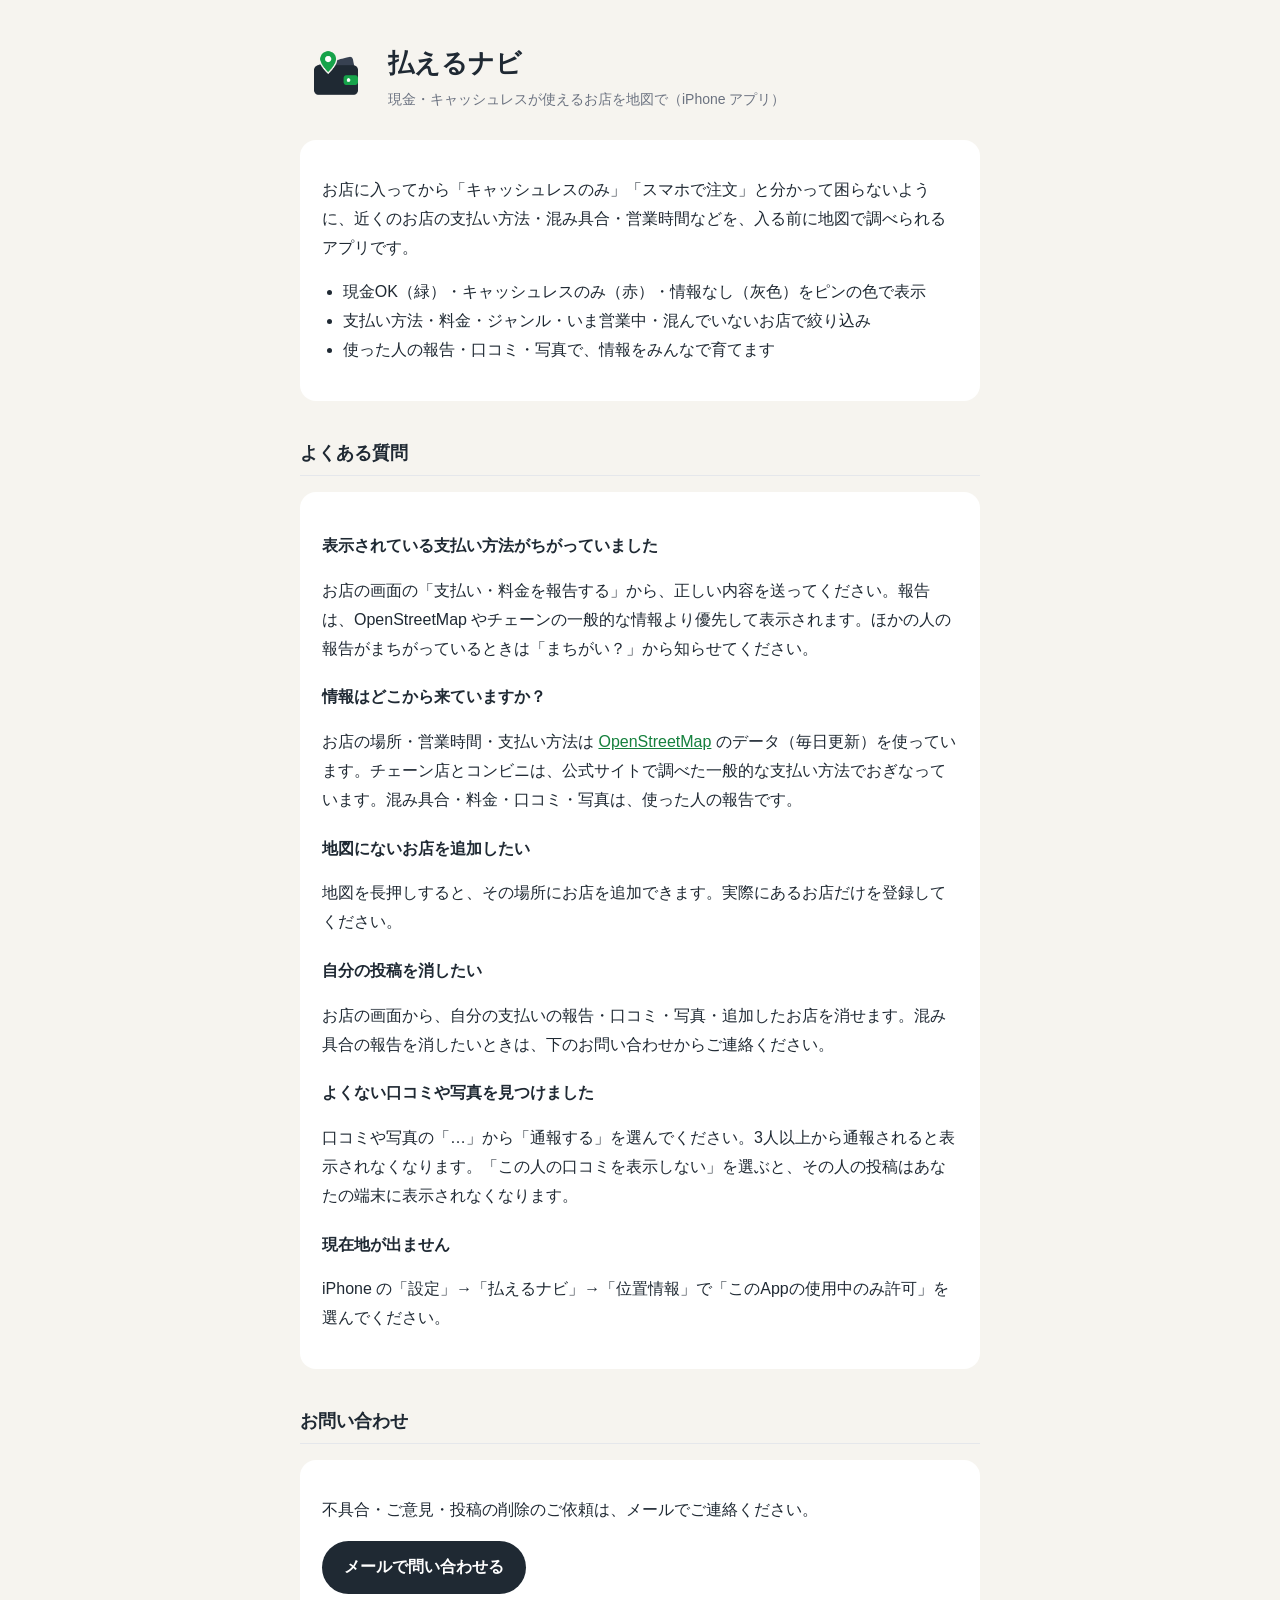
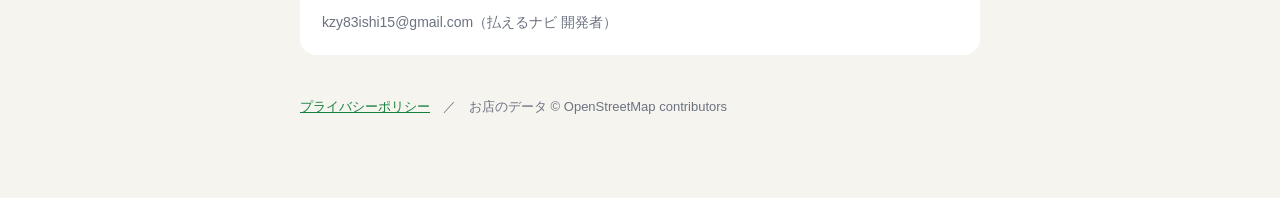
==== index.html @ 09bda5d9 "払えるナビのサポートページとプライバシーポリシー Co-Authored-By: Claude Opus 5.5 <noreply@anthropic.com>" ====
<!doctype html>
<html lang="ja">
<head>
<meta charset="utf-8">
<meta name="viewport" content="width=device-width,initial-scale=1">
<title>払えるナビ サポート</title>
<link rel="stylesheet" href="style.css">
</head>
<body>
<main>
  <header>
    <img src="icon.png" alt="払えるナビのアイコン">
    <div>
      <h1>払えるナビ</h1>
      <p class="sub">現金・キャッシュレスが使えるお店を地図で（iPhone アプリ）</p>
    </div>
  </header>

  <section>
    <p>お店に入ってから「キャッシュレスのみ」「スマホで注文」と分かって困らないように、近くのお店の支払い方法・混み具合・営業時間などを、入る前に地図で調べられるアプリです。</p>
    <ul>
      <li>現金OK（緑）・キャッシュレスのみ（赤）・情報なし（灰色）をピンの色で表示</li>
      <li>支払い方法・料金・ジャンル・いま営業中・混んでいないお店で絞り込み</li>
      <li>使った人の報告・口コミ・写真で、情報をみんなで育てます</li>
    </ul>
  </section>

  <h2>よくある質問</h2>
  <section>
    <h3>表示されている支払い方法がちがっていました</h3>
    <p>お店の画面の「支払い・料金を報告する」から、正しい内容を送ってください。報告は、OpenStreetMap やチェーンの一般的な情報より優先して表示されます。ほかの人の報告がまちがっているときは「まちがい？」から知らせてください。</p>

    <h3>情報はどこから来ていますか？</h3>
    <p>お店の場所・営業時間・支払い方法は <a href="https://www.openstreetmap.org/copyright">OpenStreetMap</a> のデータ（毎日更新）を使っています。チェーン店とコンビニは、公式サイトで調べた一般的な支払い方法でおぎなっています。混み具合・料金・口コミ・写真は、使った人の報告です。</p>

    <h3>地図にないお店を追加したい</h3>
    <p>地図を長押しすると、その場所にお店を追加できます。実際にあるお店だけを登録してください。</p>

    <h3>自分の投稿を消したい</h3>
    <p>お店の画面から、自分の支払いの報告・口コミ・写真・追加したお店を消せます。混み具合の報告を消したいときは、下のお問い合わせからご連絡ください。</p>

    <h3>よくない口コミや写真を見つけました</h3>
    <p>口コミや写真の「…」から「通報する」を選んでください。3人以上から通報されると表示されなくなります。「この人の口コミを表示しない」を選ぶと、その人の投稿はあなたの端末に表示されなくなります。</p>

    <h3>現在地が出ません</h3>
    <p>iPhone の「設定」→「払えるナビ」→「位置情報」で「このAppの使用中のみ許可」を選んでください。</p>
  </section>

  <h2>お問い合わせ</h2>
  <section>
    <p>不具合・ご意見・投稿の削除のご依頼は、メールでご連絡ください。</p>
    <p><a class="button" href="mailto:kzy83ishi15@gmail.com?subject=%E6%89%95%E3%81%88%E3%82%8B%E3%83%8A%E3%83%93%20%E3%81%8A%E5%95%8F%E3%81%84%E5%90%88%E3%82%8F%E3%81%9B">メールで問い合わせる</a></p>
    <p class="sub">kzy83ishi15@gmail.com（払えるナビ 開発者）</p>
  </section>

  <footer><a href="privacy.html">プライバシーポリシー</a>　／　お店のデータ © OpenStreetMap contributors</footer>
</main>
</body>
</html>
---- style.css ----
:root { --bg:#F6F4EF; --card:#FFFFFF; --ink:#1F2933; --sub:#6B7280; --line:#E5E7EB; --accent:#15803D; }
* { box-sizing: border-box; }
body { margin:0; background:var(--bg); color:var(--ink); font-family:-apple-system,BlinkMacSystemFont,"Hiragino Sans","Noto Sans JP",sans-serif; line-height:1.8; }
main { max-width:720px; margin:0 auto; padding:40px 20px 80px; }
header { display:flex; align-items:center; gap:16px; margin-bottom:28px; }
header img { width:72px; height:72px; border-radius:16px; }
h1 { font-size:26px; margin:0; }
.sub { color:var(--sub); font-size:14px; margin:0; }
h2 { font-size:18px; margin:36px 0 8px; padding-bottom:6px; border-bottom:1px solid var(--line); }
h3 { font-size:16px; margin:20px 0 4px; }
section, .card { background:var(--card); border-radius:16px; padding:20px 22px; margin:16px 0; }
a { color:var(--accent); }
ul { padding-left:1.3em; }
.button { display:inline-block; background:var(--ink); color:#fff; text-decoration:none; padding:12px 22px; border-radius:999px; font-weight:700; }
footer { color:var(--sub); font-size:13px; margin-top:40px; }
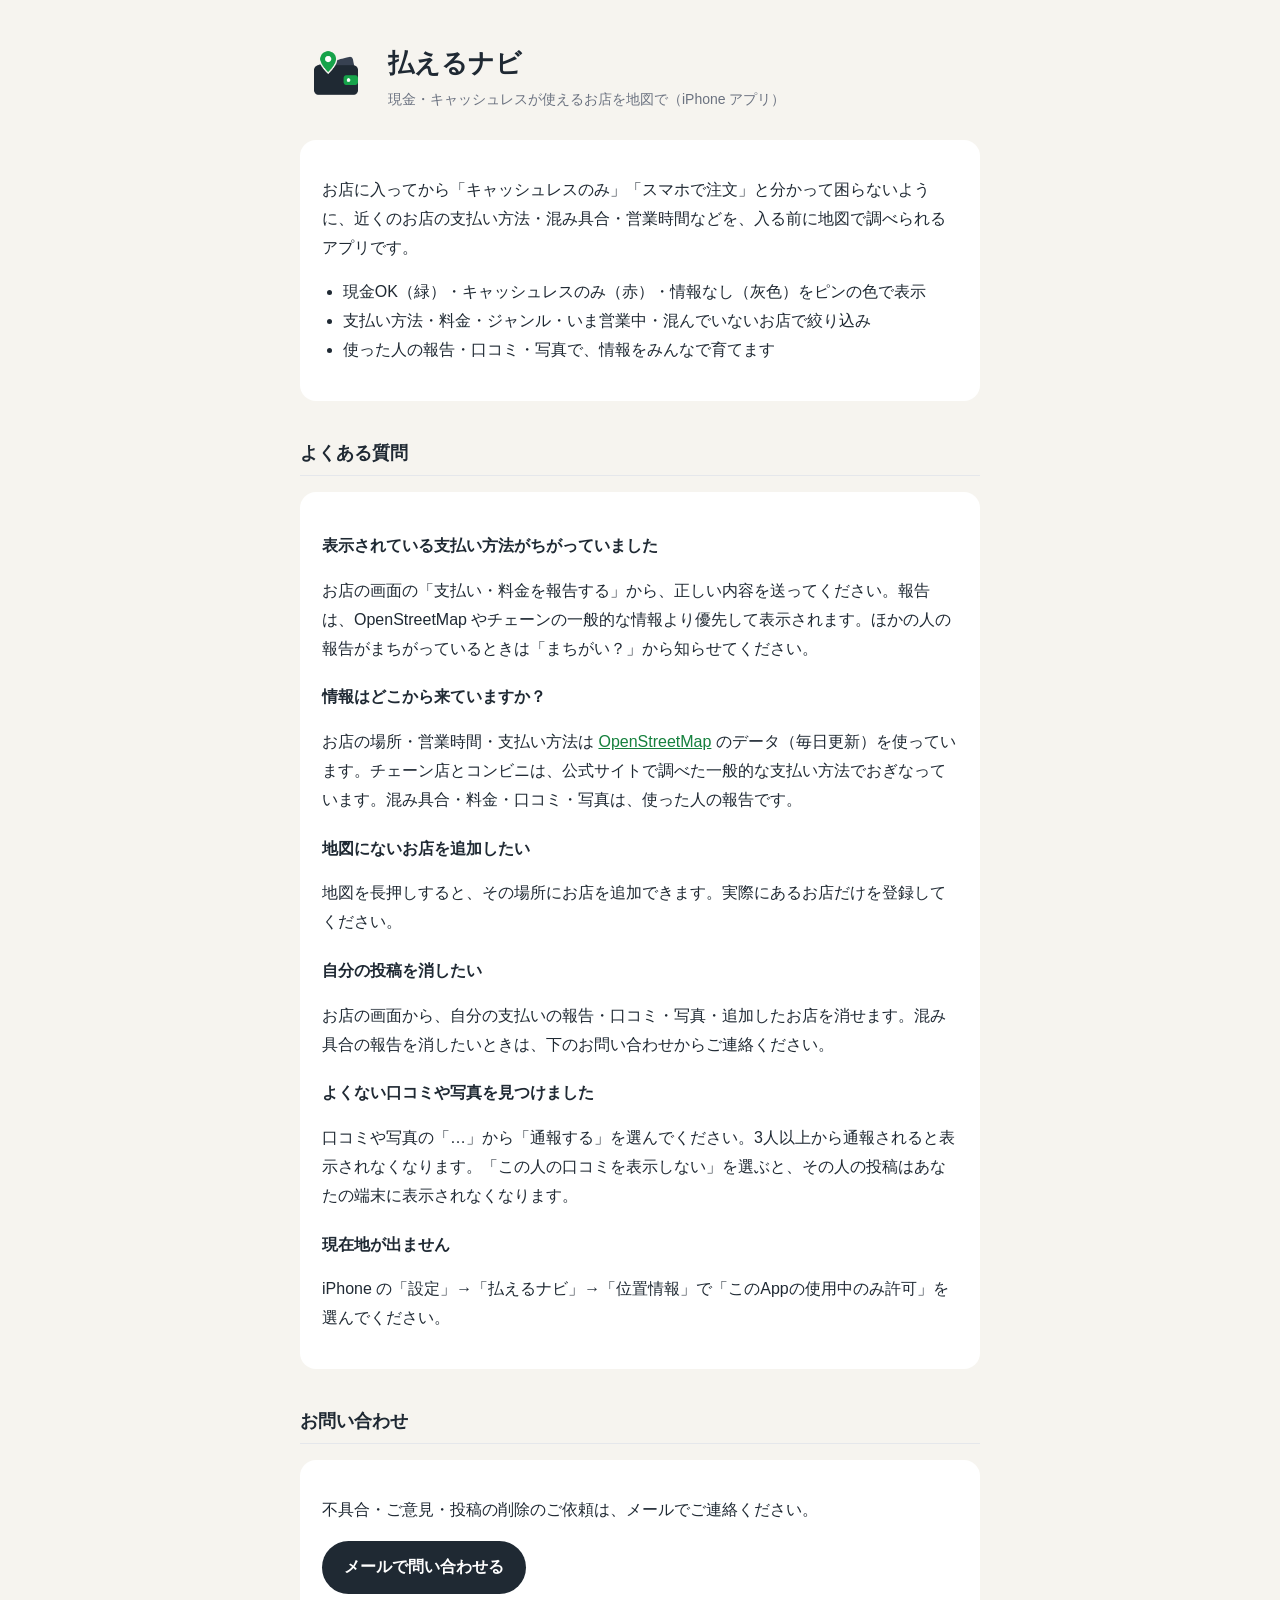
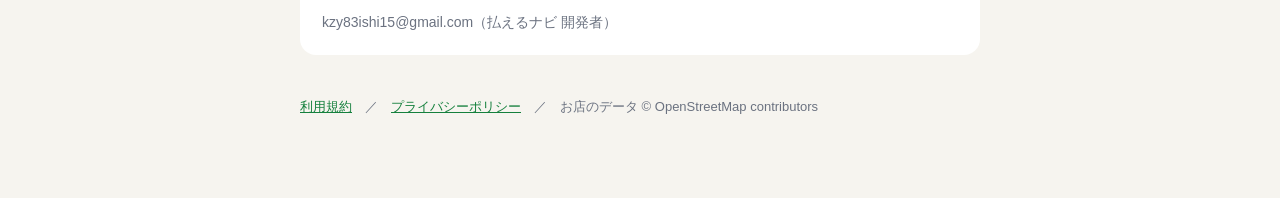
==== commit c925287d: "利用規約のページを足す Co-Authored-By: Claude Opus 5.5 <noreply@anthropic.com>" ====
--- a/index.html
+++ b/index.html
@@ -53,7 +53,7 @@
     <p class="sub">kzy83ishi15@gmail.com（払えるナビ 開発者）</p>
   </section>
 
-  <footer><a href="privacy.html">プライバシーポリシー</a>　／　お店のデータ © OpenStreetMap contributors</footer>
+  <footer><a href="terms.html">利用規約</a>　／　<a href="privacy.html">プライバシーポリシー</a>　／　お店のデータ © OpenStreetMap contributors</footer>
 </main>
 </body>
 </html>
